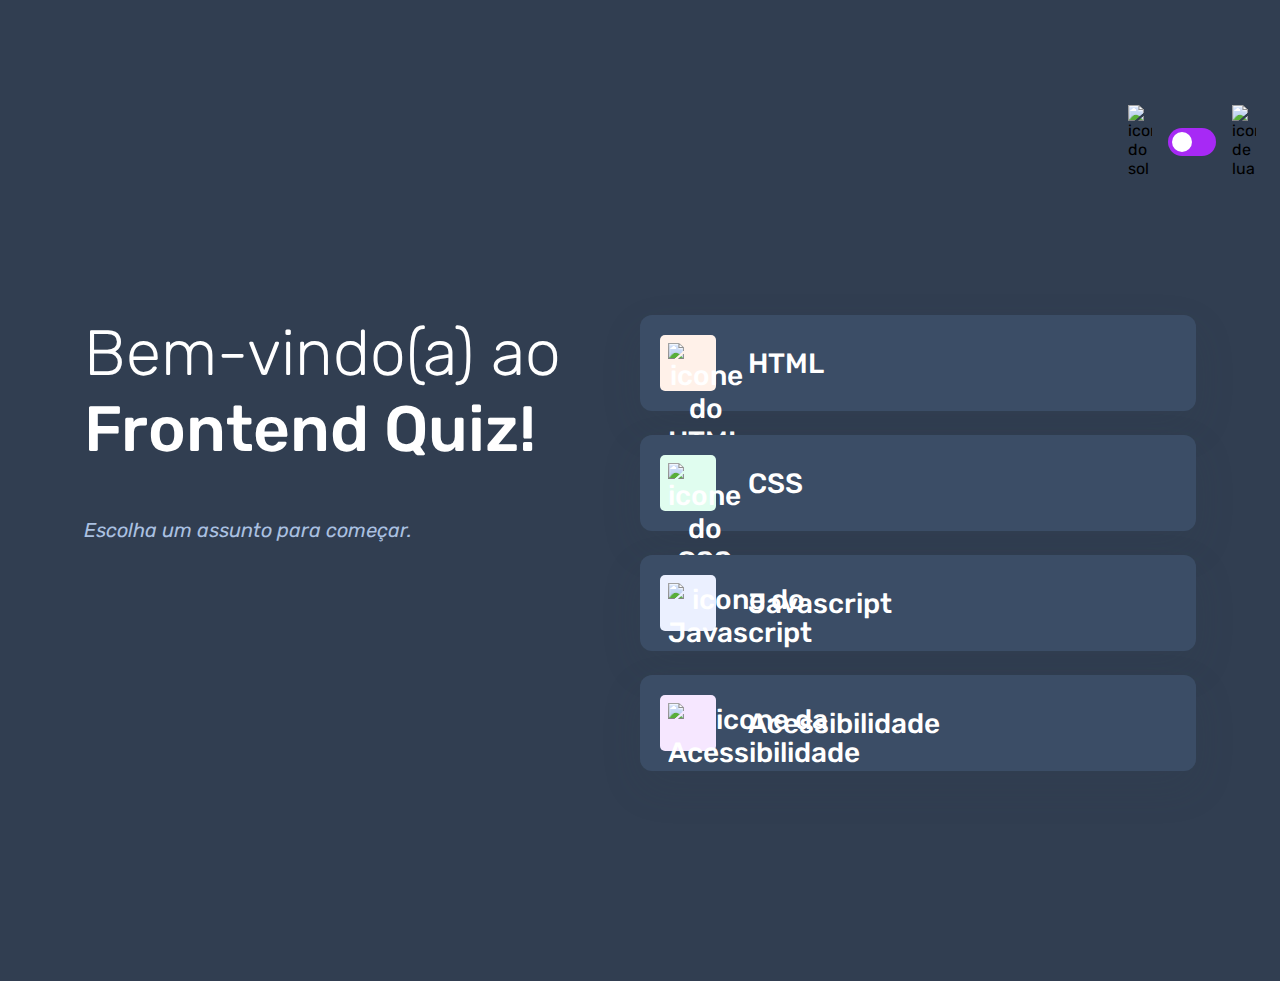
==== index.html @ 8a93b98b "adaptação das cores para o tema escuro" ====
<!DOCTYPE html>
<html lang="pt-BR">
<head>
    <meta charset="UTF-8">
    <meta name="viewport" content="width=device-width, initial-scale=1.0">
    <link rel="preconnect" href="https://fonts.googleapis.com">
<link rel="preconnect" href="https://fonts.gstatic.com" crossorigin>
<link href="https://fonts.googleapis.com/css2?family=Rubik:ital,wght@0,300..900;1,300..900&display=swap" rel="stylesheet">
    <link rel="stylesheet" href="style.css">
    <title>Quiz App</title>
</head>
<body class="escuro">
    <header>
        <div class="tema">
            <img src="./assets/images/icon-sun-dark.svg" alt="icone do sol">
            <button>
                <div></div>
            </button>
            <img src="./assets/images/icon-moon-dark.svg" alt="icone de lua">
        </div>
    </header>

    <main>
        <section class="boas_vindas">
            <h1>
                Bem-vindo(a) ao <br> <strong>Frontend Quiz!</strong>
            </h1>

            <p>Escolha um assunto para começar.</p>
        </section>

        <section class="assuntos">
            <button class="botao_html">
                <div>
                    <img src="./assets/images/icon-html.svg" alt="icone do HTML">
                </div>
                HTML
            </button>

            <button class="botao_css">
                <div>
                    <img src="./assets/images/icon-css.svg" alt="icone do CSS">
                </div>
                CSS
            </button>
            <button class="botao_javascript">
                <div>
                    <img src="./assets/images/icon-js.svg" alt="icone do Javascript">
                </div>
                Javascript
            </button>
            <button class="botao_acessibilidade">
                <div>
                    <img src="./assets/images/icon-accessibility.svg" alt="icone da Acessibilidade">
                </div>
                Acessibilidade
            </button>
        </section>
    </main>
</body>
</html>
---- style.css ----
*{
    margin: 0;
    padding: 0;
    box-sizing: border-box;
    font-family: "Rubik", sans-serif;
    -webkit-font-smoothing: antialiased;
}

:root {
    --bg-color: #f4f6fa;
    --purple: #a729f5;
    --primary-tex-color: #313e51;
    --secondary-tex-color: #626c7f;
    --button-bg: #fff;
    --shadow: 0px 16px 40px 0px rgba(143, 160, 193, 0.14);
    --bg-html: #fff1e9;
    --bg-css: #e0fdef;
    --bg-javascript: #ebf0ff;
    --bg-acessibilidade: #f6e7ff;
    --white: #fff;
    --bg-mobile: url(./assets/images/pattern-background-mobile-light.svg);
    --bg-desktop: url(./assets/images/pattern-background-desktop-light.svg);
}

body.escuro{
    --bg-color: #313e51;
    --bg-mobile: url(./assets/images/pattern-background-mobile-dark.svg);
    --bg-desktop: url(./assets/images/pattern-background-desktop-dark.svg);
    --primary-tex-color: #fff;
    --secondary-tex-color: #abc1e1;
    --button-bg: #3b4d66;
    --shadow: 0px 16px 40px 0px rgba(49, 62, 81, 0.14);
}

body {
    height: 100svh;
    background: var(--bg-mobile) var(--bg-color);
    background-repeat: no-repeat;
    background-size: cover;
}

header {
  padding: 16px 24px;
  display: flex;
  justify-content: flex-end;
}

.tema {
    padding: 8px 0;
    display: flex;
    align-items: center;
    gap: 8px;
}

.tema img{
    width: 16px;
}

.tema button {
    height: 20px;
    width: 32px;
    background: var(--purple);
    border: 0;
    border-radius: 999px;
    padding: 4px;
}

.tema button div{
    background: var(--white);
    width: 12px;
    height: 12px;
    border-radius: 999px;
}

main{
    padding: 32px 24px;
}

.boas_vindas{
    margin-bottom: 40px;
}

.boas_vindas h1 {
    font-size: 40px;
    font-weight: 300;
    color: var(--primary-tex-color);
    margin-bottom: 16px;
}

.boas_vindas h1 strong {
  font-weight: 500;
}

.boas_vindas p {
    color: var(--secondary-tex-color);
    font-size: 14px;
    line-height: 150%;
    font-style: italic;
}

.assuntos {
    display: flex;
    flex-direction: column;
    gap: 12px;
}

.assuntos button {
    border: none;
    background-color: var(--button-bg);
    display: flex;
    align-items: center;
    gap: 16px;
    padding: 12px;
    border-radius: 12px;
    box-shadow: var(--shadow);
    font-size: 18px;
    font-weight: 500;
    color: var(--primary-tex-color);
}

.assuntos button div {
    width: 40px;
    height: 40px;
    padding: 5px;
    border-radius: 5px;
}

.assuntos button img{
    width: 100%;
}

.botao_html div {
    background: var(--bg-html);
}

.botao_css div {
    background: var(--bg-css);
}

.botao_javascript div {
    background: var(--bg-javascript);
}

.botao_acessibilidade div {
    background: var(--bg-acessibilidade);
}

@media(min-width: 1100px){
    body{
        background: var(--bg-desktop) var(--bg-color);
        background-size: cover;
        background-repeat: no-repeat;
    }

    header{
        margin-block: 81px;
    }

    .tema {
        gap: 16px;
    }

    .tema img {
        width: 24px;
    }

    .tema button{
        width: 48px;
        height: 28px;
    }

    .tema button div {
        width: 20px;
        height: 20px;
    }

    main {
        display: flex;
        max-width: 1160px;
        margin-inline: auto;
    }

    section{
        width: 100%;
    }

    .boas_vindas h1 {
        font-size: 64px;
        margin-bottom: 48px;
    }

    .boas_vindas p {
        font-size: 20px;
    }

    .assuntos {
        gap: 24px;
    }

    .assuntos button {
        font-size: 28px;
        padding: 20px;
        gap: 32px;
    }

    .assuntos button div {
        width: 56px;
        height: 56px;
        padding: 8px;
    }
}
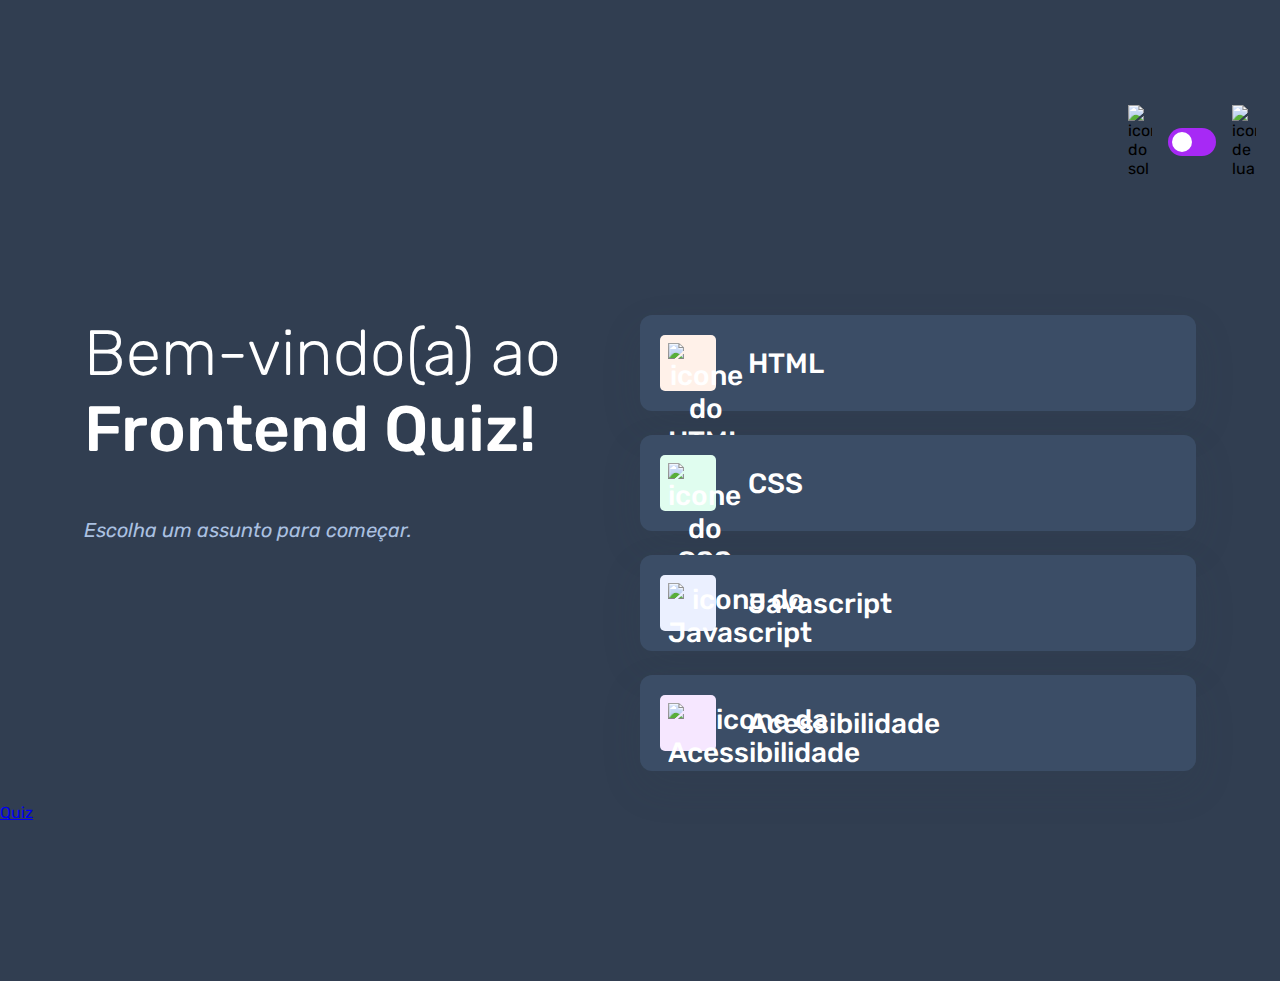
==== commit 11d65106: "criaão da pagina do quiz" ====
--- a/index.html
+++ b/index.html
@@ -57,5 +57,6 @@
             </button>
         </section>
     </main>
+    <a href="./pages/quiz/quiz.html">Quiz</a>
 </body>
 </html>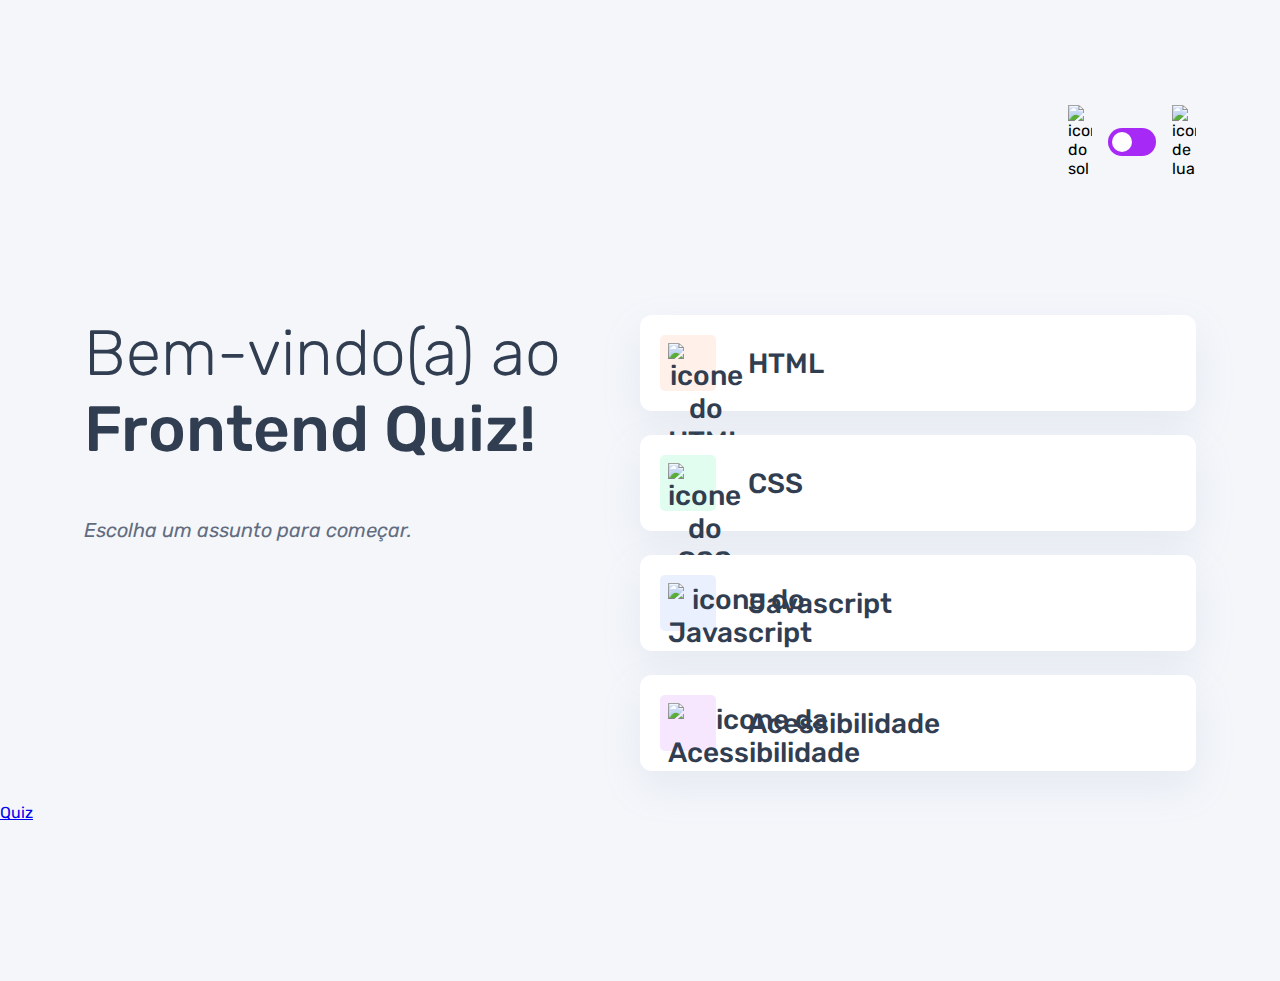
==== commit c8ad70bd: "primeiros ajustes do tema no Javascript" ====
--- a/index.html
+++ b/index.html
@@ -4,12 +4,13 @@
     <meta charset="UTF-8">
     <meta name="viewport" content="width=device-width, initial-scale=1.0">
     <link rel="preconnect" href="https://fonts.googleapis.com">
-<link rel="preconnect" href="https://fonts.gstatic.com" crossorigin>
-<link href="https://fonts.googleapis.com/css2?family=Rubik:ital,wght@0,300..900;1,300..900&display=swap" rel="stylesheet">
+    <link rel="preconnect" href="https://fonts.gstatic.com" crossorigin>
+    <link href="https://fonts.googleapis.com/css2?family=Rubik:ital,wght@0,300..900;1,300..900&display=swap" rel="stylesheet">
     <link rel="stylesheet" href="style.css">
+    <script src="./script.js" defer></script>
     <title>Quiz App</title>
 </head>
-<body class="escuro">
+<body>
     <header>
         <div class="tema">
             <img src="./assets/images/icon-sun-dark.svg" alt="icone do sol">
--- a/style.css
+++ b/style.css
@@ -43,6 +43,8 @@
   padding: 16px 24px;
   display: flex;
   justify-content: flex-end;
+  max-width: 1160px;
+  margin-inline: auto;
 }
 
 .tema {
@@ -63,6 +65,7 @@
     border: 0;
     border-radius: 999px;
     padding: 4px;
+    display: flex;
 }
 
 .tema button div{
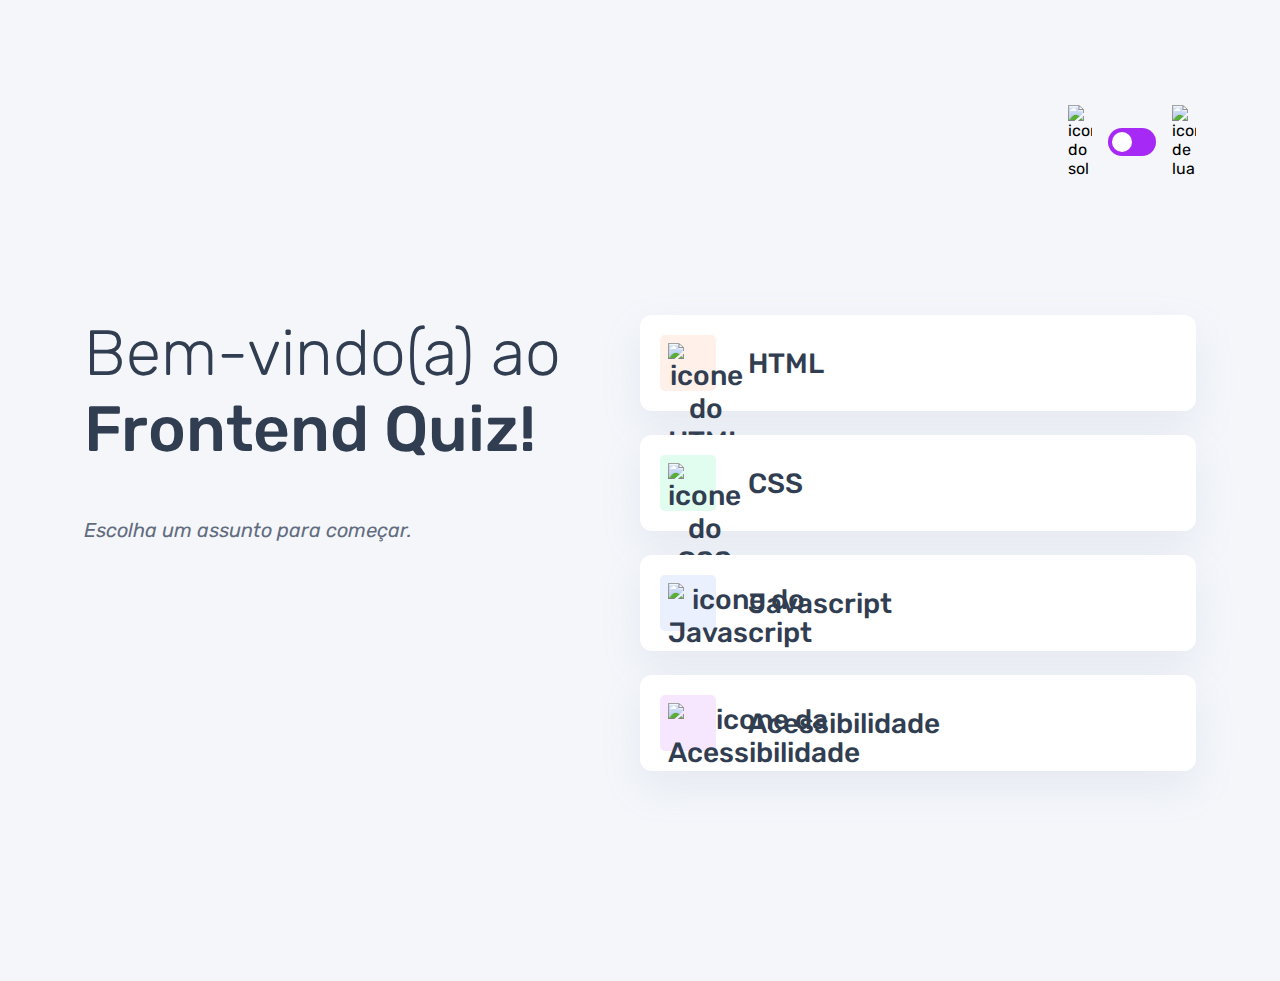
==== commit 367bd2c6: "adicionada a função para escolher o tema do quiz no index.html" ====
--- a/index.html
+++ b/index.html
@@ -7,7 +7,7 @@
     <link rel="preconnect" href="https://fonts.gstatic.com" crossorigin>
     <link href="https://fonts.googleapis.com/css2?family=Rubik:ital,wght@0,300..900;1,300..900&display=swap" rel="stylesheet">
     <link rel="stylesheet" href="style.css">
-    <script src="./script.js" defer></script>
+    <script src="./script.js" type="module" defer></script>
     <title>Quiz App</title>
 </head>
 <body>
@@ -58,6 +58,5 @@
             </button>
         </section>
     </main>
-    <a href="./pages/quiz/quiz.html">Quiz</a>
 </body>
 </html>--- a/style.css
+++ b/style.css
@@ -66,6 +66,7 @@
     border-radius: 999px;
     padding: 4px;
     display: flex;
+    cursor: pointer;
 }
 
 .tema button div{
@@ -119,6 +120,7 @@
     font-size: 18px;
     font-weight: 500;
     color: var(--primary-tex-color);
+    cursor: pointer;
 }
 
 .assuntos button div {
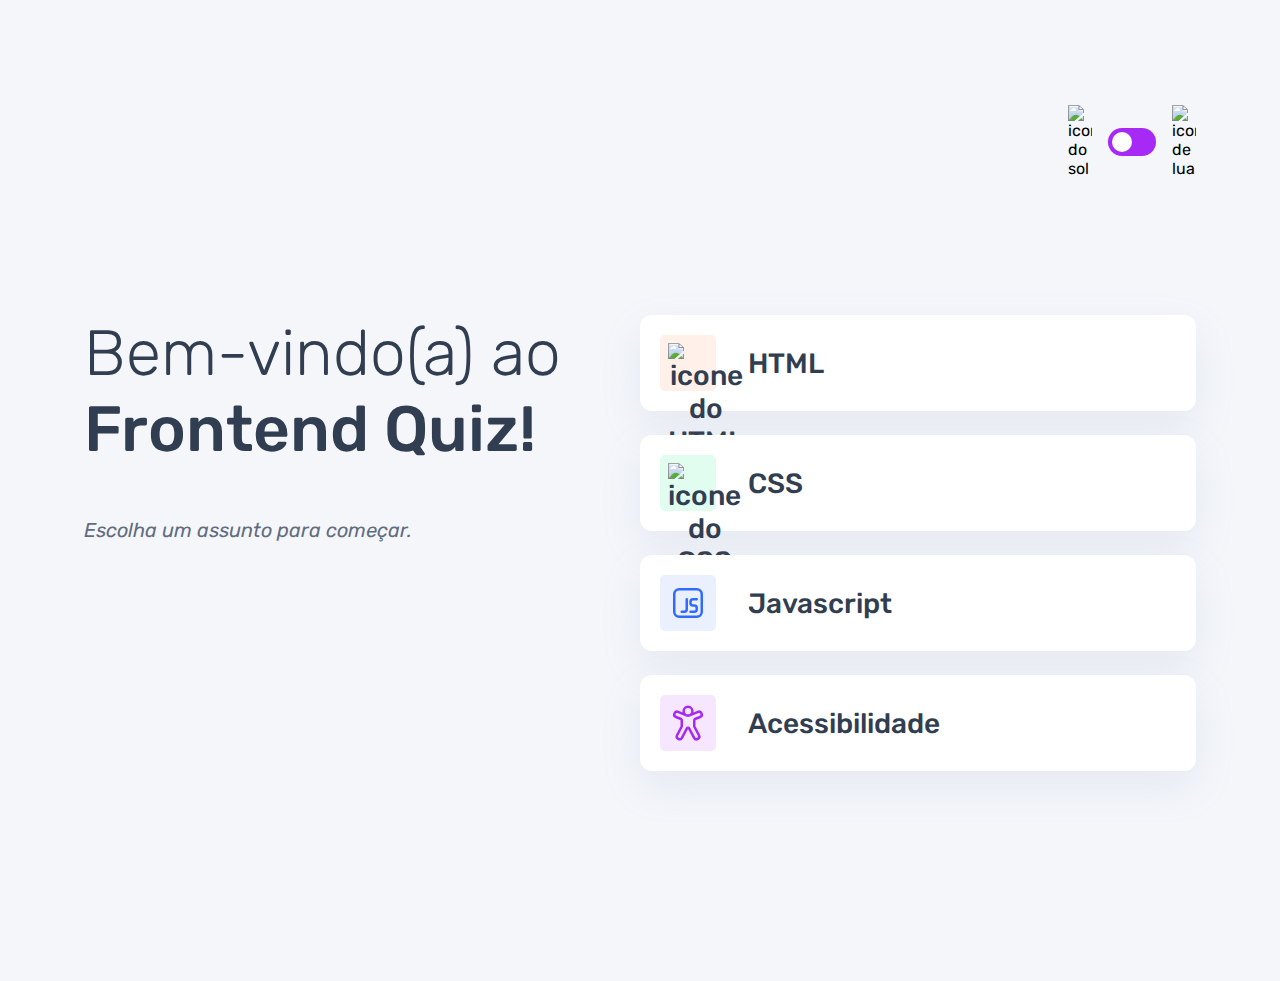
==== commit 83984d02: "alteração dinamica do assunto da página" ====
--- a/index.html
+++ b/index.html
@@ -46,13 +46,13 @@
             </button>
             <button class="botao_javascript">
                 <div>
-                    <img src="./assets/images/icon-js.svg" alt="icone do Javascript">
+                    <img src="./assets/images/icon-javascript.svg" alt="icone do Javascript">
                 </div>
                 Javascript
             </button>
             <button class="botao_acessibilidade">
                 <div>
-                    <img src="./assets/images/icon-accessibility.svg" alt="icone da Acessibilidade">
+                    <img src="./assets/images/icon-acessibilidade.svg" alt="icone da Acessibilidade">
                 </div>
                 Acessibilidade
             </button>
